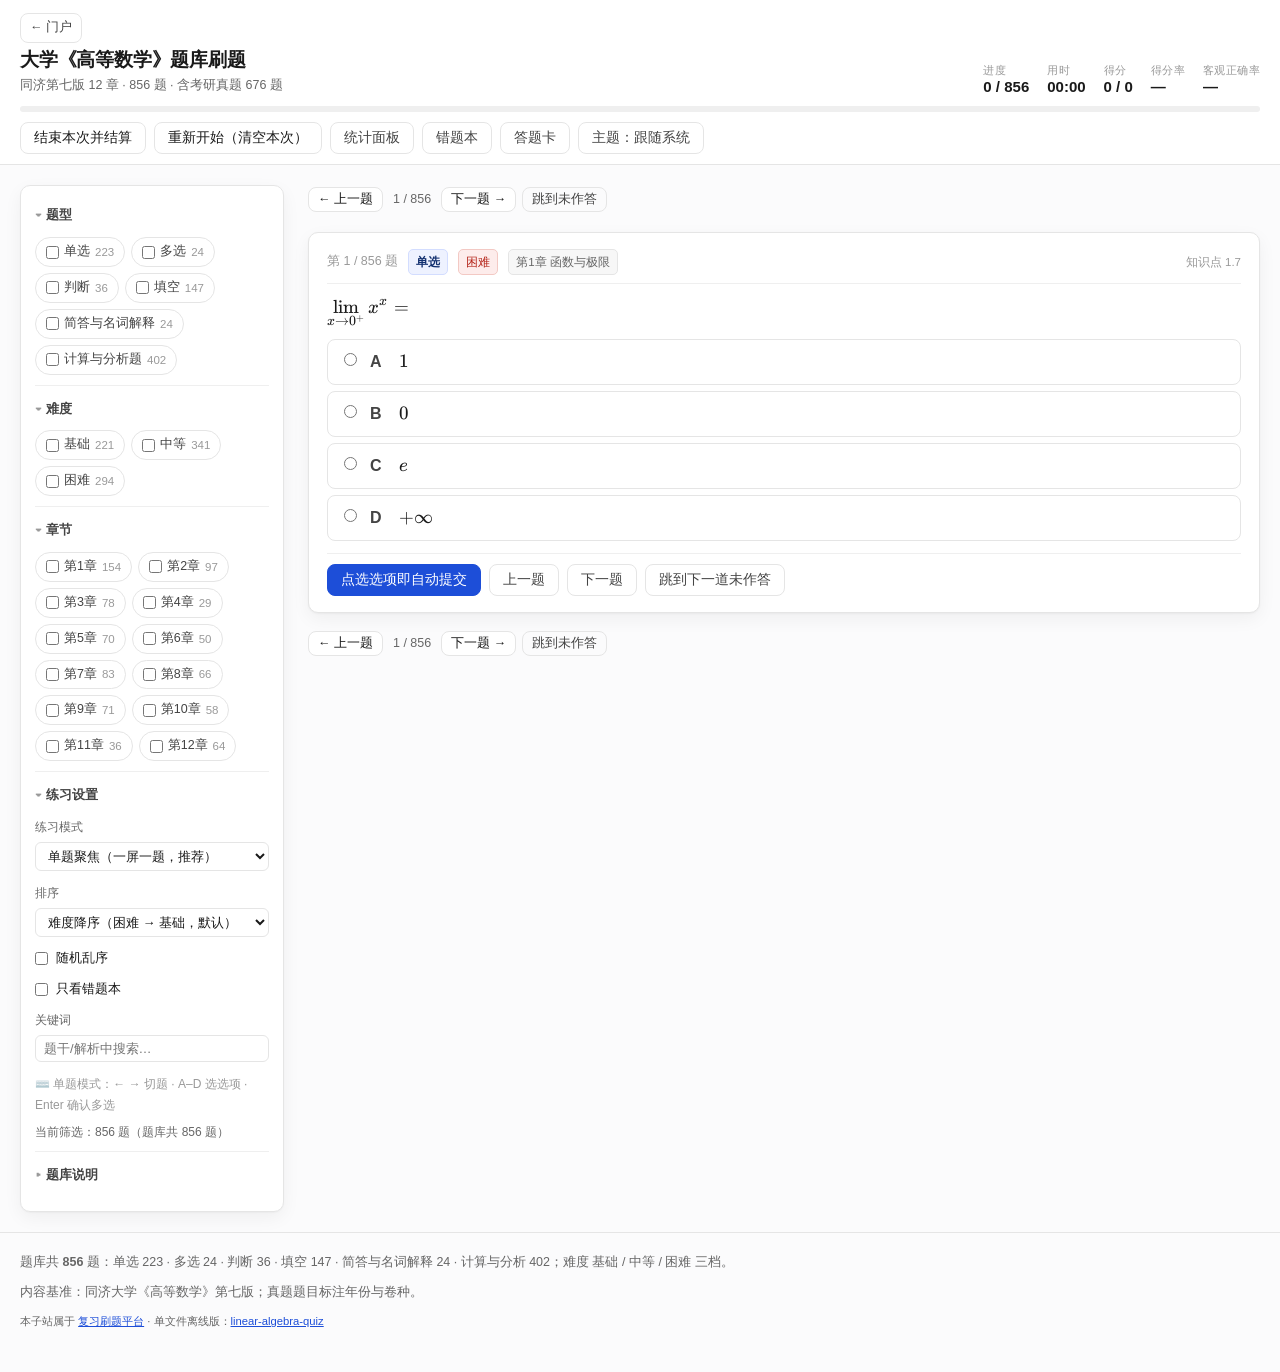
==== subjects/calculus/index.html @ ef532371 "迭代 2：高数并入（856 题/21 分片/93 项 SymPy 复核）+ 学科壳模板盖章制 + 主观题满分制 - sources/calculus 白名单镜像（2.6MB，剔除 157MB rese" ====
<!DOCTYPE html>
<html lang="zh-CN">
<head>
<meta charset="UTF-8">
<meta name="viewport" content="width=device-width, initial-scale=1">
<title>大学《高等数学》题库刷题 · 复习刷题平台</title>
<meta name="description" content="高等数学 856 题刷题子站：六题型、三难度、逐题解析与考点出处，全站资源自托管，进度保存在本地。">
<link rel="stylesheet" href="../../assets/css/tokens.css">
<link rel="stylesheet" href="assets/css/subject.css">
<link rel="stylesheet" href="assets/vendor/katex/katex.min.css">
<script>
/* 主题预置：子站自身的主题设置（存储在 quiz-linalg-v2）加载后由 app.js 接管 */
(function(){try{
  var p=localStorage.getItem('quiz-platform-theme');
  var d=p? p==='dark' : !!(window.matchMedia&&window.matchMedia('(prefers-color-scheme: dark)').matches);
  document.documentElement.setAttribute('data-theme',d?'dark':'light');
}catch(e){}})();
</script>
</head>
<body>
<a class="skip-link" href="#quiz">跳到题目区</a>

<header class="hud" id="hud">
  <div class="hud-inner">
    <div class="hud-top">
      <div class="hud-title">
        <a class="btn btn-ghost btn-sm portal-link" href="../../">← 门户</a>
        <h1>大学《高等数学》题库刷题</h1>
        <p class="hud-sub" id="hud-sub">题库加载中…</p>
      </div>
      <div class="hud-metrics">
        <div class="metric"><span class="metric-k">进度</span><span class="metric-v" id="m-progress">0 / 0</span></div>
        <div class="metric"><span class="metric-k">用时</span><span class="metric-v" id="m-time">00:00</span></div>
        <div class="metric"><span class="metric-k">得分</span><span class="metric-v" id="m-score">0 / 0</span></div>
        <div class="metric"><span class="metric-k">得分率</span><span class="metric-v" id="m-rate">—</span></div>
        <div class="metric"><span class="metric-k">客观正确率</span><span class="metric-v" id="m-acc">—</span></div>
      </div>
    </div>
    <div class="progress" role="progressbar" aria-label="答题进度" aria-valuemin="0" aria-valuemax="100" aria-valuenow="0" id="progress-bar">
      <div class="progress-fill" id="progress-fill"></div>
    </div>
    <div class="hud-actions">
      <button type="button" class="btn" id="btn-finish">结束本次并结算</button>
      <button type="button" class="btn" id="btn-reset">重新开始（清空本次）</button>
      <button type="button" class="btn btn-ghost" id="btn-stats">统计面板</button>
      <button type="button" class="btn btn-ghost" id="btn-wrong">错题本</button>
      <button type="button" class="btn btn-ghost" id="btn-sheet">答题卡</button>
      <button type="button" class="btn btn-ghost" id="btn-theme">主题：跟随系统</button>
    </div>
  </div>
</header>

<div class="storage-warn" id="storage-warn" hidden>当前浏览器无法使用本地存储，本次作答记录不会被保存。</div>

<div class="layout">
  <aside class="filters" id="filters" aria-label="筛选与排序">
    <details class="filter-block" open>
      <summary>题型</summary>
      <div class="chips" id="f-types"></div>
    </details>
    <details class="filter-block" open>
      <summary>难度</summary>
      <div class="chips" id="f-diffs"></div>
    </details>
    <details class="filter-block" open>
      <summary>章节</summary>
      <div class="chips" id="f-chapters"></div>
    </details>
    <details class="filter-block" open>
      <summary>练习设置</summary>
      <div class="field">
        <label for="f-mode">练习模式</label>
        <select id="f-mode">
          <option value="single">单题聚焦（一屏一题，推荐）</option>
          <option value="list">列表分页（每页 20 题）</option>
        </select>
      </div>
      <div class="field">
        <label for="f-order">排序</label>
        <select id="f-order">
          <option value="difficulty_desc">难度降序（困难 → 基础，默认）</option>
          <option value="difficulty_asc">难度升序（基础 → 困难）</option>
          <option value="chapter">按章节顺序</option>
          <option value="type">按题型顺序</option>
        </select>
      </div>
      <label class="switch"><input type="checkbox" id="f-shuffle"><span>随机乱序</span></label>
      <label class="switch"><input type="checkbox" id="f-wrongonly"><span>只看错题本</span></label>
      <div class="field">
        <label for="f-kw">关键词</label>
        <input type="search" id="f-kw" placeholder="题干/解析中搜索…">
      </div>
      <p class="hint kbd-hint">⌨️ 单题模式：← → 切题 · A–D 选选项 · Enter 确认多选</p>
      <p class="hint" id="f-count">—</p>
    </details>
    <details class="filter-block">
      <summary>题库说明</summary>
      <div class="about" id="about-block"><p>加载中…</p></div>
    </details>
  </aside>

  <main id="quiz" class="quiz" tabindex="-1">
    <div class="empty" id="boot-hint">题库加载中…</div>
  </main>
</div>

<section class="panel" id="panel-stats" hidden aria-label="统计面板">
  <h2>统计面板</h2>
  <div class="stat-grid" id="stat-grid"></div>
  <h3>答案位置统计（题库实测，非声称）</h3>
  <div id="pos-stat"></div>
  <h3>分值口径（副口径；主口径为题数）</h3>
  <div id="score-table"></div>
</section>

<section class="panel" id="panel-sheet" hidden aria-label="答题卡">
  <h2>答题卡</h2>
  <div class="sheet-legend" id="sheet-legend"></div>
  <div class="sheet-grid" id="sheet-grid"></div>
</section>

<section class="panel" id="panel-wrong" hidden aria-label="错题本">
  <h2>错题本 <span class="muted" id="wrong-count"></span></h2>
  <div class="wrong-actions">
    <button type="button" class="btn" id="btn-wrong-practice">只练这些题</button>
    <button type="button" class="btn btn-ghost" id="btn-wrong-clear">清空错题本</button>
  </div>
  <div id="wrong-list"></div>
</section>

<footer class="foot">
  <div id="foot-dynamic"></div>
  <p class="muted">本子站属于 <a href="../../">复习刷题平台</a> · 单文件离线版：<a href="https://wewe29.github.io/linear-algebra-quiz/" rel="noopener">linear-algebra-quiz</a></p>
</footer>

<script src="assets/vendor/katex/katex.min.js"></script>
<script src="assets/vendor/katex/contrib/auto-render.min.js"></script>
<script src="assets/js/subject.js"></script>
<script src="assets/js/core/store.js"></script>
<script src="assets/js/core/bank.js"></script>
<script src="assets/js/app.js"></script>
</body>
</html>
---- assets/css/tokens.css ----
/* 复习刷题平台 — 全局设计令牌与共享原子
   变量体系源自线性代数单文件版 app.css（实测可用），令牌只在此定义一次；
   学科子站（subject.css）与门户（portal.css）各自引用，不允许重复定义变量。 */

:root{
  --ink:#1a1a1a;
  --ink-2:#444;
  --ink-3:#666;
  --ink-4:#999;
  --rule:#e5e5e5;
  --hairline:#efefef;
  --mute:#f7f7f7;
  --accent:#1d4ed8;
  --accent-soft:#eef2ff;
  --ok:#0f7b46;
  --ok-soft:#e8f6ef;
  --bad:#b42318;
  --bad-soft:#fdeceb;
  --mid:#8a5a00;
  --mid-soft:#fff5e0;
  --code-bg:#f4f4f6;
  --panel-bg:#ffffff;
  --page-bg:#fbfbfc;
  --radius:10px;
  --shadow:0 1px 2px rgba(0,0,0,.04),0 6px 18px rgba(0,0,0,.05);
  --hud-h:132px;
}

*{box-sizing:border-box;}
html,body{margin:0;padding:0;}
body{
  background:var(--page-bg);
  color:var(--ink);
  font-family:-apple-system,BlinkMacSystemFont,"SF Pro Text","PingFang SC","Hiragino Sans","Microsoft YaHei","微软雅黑","Helvetica Neue",Arial,sans-serif;
  font-size:16px;line-height:1.75;
  -webkit-text-size-adjust:100%;
}
h1,h2,h3{line-height:1.35;margin:0;}
p{margin:0 0 .6em;}
code{background:var(--code-bg);padding:.1em .35em;border-radius:4px;font-size:.9em;
  font-family:ui-monospace,SFMono-Regular,Consolas,"Liberation Mono",Menlo,monospace;word-break:break-all;}
.muted{color:var(--ink-3);font-weight:400;font-size:.9em;}
.skip-link{position:absolute;left:-9999px;top:0;background:var(--accent);color:#fff;padding:8px 14px;z-index:99;}
.skip-link:focus{left:8px;top:8px;}
:focus-visible{outline:2px solid var(--accent);outline-offset:2px;}

/* ---------- 共享原子 ---------- */
.btn{appearance:none;border:1px solid var(--rule);background:var(--panel-bg);color:var(--ink);border-radius:8px;
  padding:6px 13px;font-size:13.5px;font-family:inherit;cursor:pointer;text-decoration:none;
  transition:border-color .15s,background .15s;display:inline-flex;align-items:center;gap:6px;}
.btn:hover{border-color:#c9ccd1;background:#fafafa;}
.btn:active{transform:translateY(1px);}
.btn-primary{background:var(--accent);border-color:var(--accent);color:#fff;}
.btn-primary:hover{background:#1e40af;border-color:#1e40af;}
.btn-ghost{background:transparent;color:var(--ink-2);}
.btn-sm{padding:3px 9px;font-size:12.5px;}
.panel{max-width:1400px;margin:0 auto 24px;padding:20px;background:var(--panel-bg);border:1px solid var(--rule);border-radius:var(--radius);box-shadow:var(--shadow);}
.panel h2{font-size:17px;margin-bottom:12px;}
.panel h3{font-size:14px;color:var(--ink-2);margin:18px 0 8px;}.empty{text-align:center;color:var(--ink-3);padding:40px 10px;font-size:14px;}
table.simple{width:100%;border-collapse:collapse;font-size:13px;}
table.simple th,table.simple td{border-bottom:1px solid var(--hairline);padding:6px 8px;text-align:left;}
table.simple th{color:var(--ink-3);font-weight:600;font-size:12px;}
table.simple td.num,table.simple th.num{text-align:right;font-variant-numeric:tabular-nums;}

/* ---------- 深色主题（仅令牌；组件覆盖在各自 css 中） ---------- */
[data-theme="dark"]{
  color-scheme:dark;
  --ink:#e8e8ea;
  --ink-2:#c3c6cc;
  --ink-3:#9aa0a8;
  --ink-4:#6b7078;
  --rule:#2c2f36;
  --hairline:#24262c;
  --mute:#1c1e24;
  --accent:#8aa7ff;
  --accent-soft:#1d2b55;
  --ok:#4cc38a;
  --ok-soft:#132e21;
  --bad:#f07167;
  --bad-soft:#391b19;
  --mid:#e0a63f;
  --mid-soft:#332712;
  --code-bg:#26282f;
  --panel-bg:#17181d;
  --page-bg:#0f1013;
  --shadow:0 1px 2px rgba(0,0,0,.4),0 6px 18px rgba(0,0,0,.35);
}
[data-theme="dark"] body{background:var(--page-bg);color:var(--ink);}
[data-theme="dark"] .btn{background:#1d1f25;}
[data-theme="dark"] .btn:hover{border-color:#3a3e46;background:#22242b;}
[data-theme="dark"] .btn-primary{color:#0f1013;}
[data-theme="dark"] .btn-primary:hover{background:#a3b9ff;border-color:#a3b9ff;}
[data-theme="dark"] code{background:var(--code-bg);}
---- subjects/calculus/assets/css/subject.css ----
/* 线性代数子站样式 — 组件层。
   设计令牌与共享原子（:root 变量 / 按钮 / 面板容器）在 ../../assets/css/tokens.css，
   本文件只写刷题界面组件；[data-theme="dark"] 的令牌覆盖在 tokens，组件覆盖在文件尾。 */

/* ---------- HUD ---------- */
.hud{position:sticky;top:0;z-index:20;background:rgba(255,255,255,.94);backdrop-filter:saturate(180%) blur(8px);border-bottom:1px solid var(--rule);}
.hud-inner{max-width:1400px;margin:0 auto;padding:12px 20px 10px;}
.hud-top{display:flex;flex-wrap:wrap;gap:12px 24px;align-items:flex-end;justify-content:space-between;}
.hud-title h1{font-size:19px;font-weight:700;letter-spacing:-.2px;}
.hud-sub{margin:2px 0 0;font-size:12.5px;color:var(--ink-3);}
.hud-title .portal-link{margin-bottom:4px;margin-right:8px;}
.hud-metrics{display:flex;flex-wrap:wrap;gap:6px 18px;}
.metric{display:flex;flex-direction:column;line-height:1.25;}
.metric-k{font-size:11px;color:var(--ink-4);letter-spacing:.4px;}
.metric-v{font-size:15px;font-weight:650;font-variant-numeric:tabular-nums;}
.progress{height:6px;background:var(--hairline);border-radius:999px;overflow:hidden;margin-top:10px;}
.progress-fill{height:100%;width:0;background:linear-gradient(90deg,var(--accent),#3b82f6);transition:width .25s ease;}
.hud-actions{display:flex;flex-wrap:wrap;gap:8px;margin-top:10px;}

.storage-warn{background:var(--mid-soft);color:var(--mid);border-bottom:1px solid #f0dfae;padding:8px 20px;font-size:13.5px;text-align:center;}

/* ---------- 布局与筛选 ---------- */
.layout{max-width:1400px;margin:0 auto;padding:20px;display:grid;grid-template-columns:264px minmax(0,1fr);gap:24px;align-items:start;}
.filters{position:sticky;top:132px;background:var(--panel-bg);border:1px solid var(--rule);border-radius:var(--radius);box-shadow:var(--shadow);padding:6px 14px 12px;}
.filter-block{border-bottom:1px solid var(--hairline);padding:8px 0;}
.filter-block:last-child{border-bottom:0;}
.filter-block>summary{cursor:pointer;font-size:13px;font-weight:650;color:var(--ink-2);list-style:none;padding:4px 0;user-select:none;}
.filter-block>summary::-webkit-details-marker{display:none;}
.filter-block>summary::before{content:"▸ ";color:var(--ink-4);}
.filter-block[open]>summary::before{content:"▾ ";}
.chips{display:flex;flex-wrap:wrap;gap:6px;padding:6px 0 2px;}
.chip{display:inline-flex;align-items:center;gap:5px;font-size:12.5px;border:1px solid var(--rule);border-radius:999px;padding:3px 10px;cursor:pointer;background:var(--panel-bg);color:var(--ink-2);user-select:none;}
.chip input{margin:0;accent-color:var(--accent);}
.chip.is-on{border-color:var(--accent);background:var(--accent-soft);color:#12306f;font-weight:600;}
.chip .cnt{color:var(--ink-4);font-variant-numeric:tabular-nums;font-size:11.5px;}
.chip.is-on .cnt{color:#4a6bbf;}
.field{display:flex;flex-direction:column;gap:4px;padding:6px 0;}
.field label{font-size:12px;color:var(--ink-3);}
.field select,.field input[type="search"]{font-family:inherit;font-size:13px;padding:5px 8px;border:1px solid var(--rule);border-radius:6px;background:var(--panel-bg);color:var(--ink);width:100%;}
.switch{display:flex;align-items:center;gap:8px;font-size:13px;padding:4px 0;cursor:pointer;}
.switch input{accent-color:var(--accent);margin:0;}
.hint{font-size:12px;color:var(--ink-3);margin:6px 0 0;}
.kbd-hint{color:var(--ink-4);}
.about{font-size:12.5px;color:var(--ink-2);line-height:1.7;}
.about p{margin:0 0 .5em;}
.about b{color:var(--ink);}

/* ---------- 题卡 ---------- */
.quiz{display:flex;flex-direction:column;gap:16px;min-width:0;}
.qcard{background:var(--panel-bg);border:1px solid var(--rule);border-radius:var(--radius);box-shadow:var(--shadow);padding:16px 18px;scroll-margin-top:calc(var(--hud-h, 132px) + 14px);}
.qcard.is-answered{border-color:#cdd6f5;}
.qcard.is-wrong{border-color:#f0c2bd;}
.qcard.is-partial{border-color:#f0dcae;}
.q-head{display:flex;flex-wrap:wrap;align-items:center;gap:6px 10px;padding-bottom:8px;border-bottom:1px solid var(--hairline);margin-bottom:10px;}
.q-no{font-size:12.5px;color:var(--ink-4);font-variant-numeric:tabular-nums;}
.q-tag{font-size:11.5px;border-radius:5px;padding:1.5px 7px;border:1px solid var(--rule);color:var(--ink-3);background:var(--mute);}
.q-tag.t-type{background:var(--accent-soft);border-color:#d3ddff;color:#12306f;font-weight:600;}
.q-tag.t-diff-hard{background:var(--bad-soft);border-color:#f3c9c4;color:var(--bad);}
.q-tag.t-diff-medium{background:var(--mid-soft);border-color:#f0dfae;color:var(--mid);}
.q-tag.t-diff-basic{background:var(--ok-soft);border-color:#c4e5d5;color:var(--ok);}
.q-tag.t-ext{background:#f3e8ff;border-color:#e0cdf7;color:#5b21b6;font-weight:600;}
.q-kp{font-size:11.5px;color:var(--ink-4);margin-left:auto;}
.q-stem{font-size:16px;line-height:1.75;margin:0 0 12px;}
.q-stem .katex-display{margin:.6em 0;overflow-x:auto;overflow-y:hidden;padding:2px 0;}

/* 选项 */
.opts{display:flex;flex-direction:column;gap:6px;}
.opt{display:flex;gap:10px;align-items:flex-start;padding:8px 11px;border:1px solid var(--rule);border-radius:8px;cursor:pointer;background:var(--panel-bg);transition:border-color .12s,background .12s;}
.opt:hover{border-color:#c9ccd1;background:#fcfcfd;}
.opt input{margin-top:5px;accent-color:var(--accent);flex:none;}
.opt-letter{font-weight:650;color:var(--ink-2);flex:none;min-width:1.2em;}
.opt-text{min-width:0;word-break:break-word;}
.opt.is-correct{border-color:#a9d8bf;background:var(--ok-soft);}
.opt.is-correct .opt-letter{color:var(--ok);}
.opt.is-wrong{border-color:#f0bdb7;background:var(--bad-soft);}
.opt.is-wrong .opt-letter{color:var(--bad);}
.opts.is-locked .opt{cursor:default;}

/* 填空 */
.fill-in{display:flex;flex-wrap:wrap;align-items:center;gap:10px;}
.fill-in input{font-family:inherit;font-size:15px;padding:6px 10px;border:1px solid var(--rule);border-radius:7px;min-width:200px;flex:1 1 220px;background:var(--panel-bg);color:var(--ink);}
.fill-in input.is-correct{border-color:#a9d8bf;background:var(--ok-soft);}
.fill-in input.is-wrong{border-color:#f0bdb7;background:var(--bad-soft);}

/* 主观题采分点 */
.selfgrade{margin-top:10px;border:1px solid var(--rule);border-radius:9px;background:var(--mute);padding:10px 12px;}
.selfgrade-h{font-size:13px;font-weight:650;color:var(--ink-2);margin-bottom:6px;}
.sg-list{display:flex;flex-direction:column;gap:6px;}
.sg-item{display:flex;gap:9px;align-items:flex-start;font-size:13.5px;padding:5px 7px;border-radius:6px;background:var(--panel-bg);border:1px solid var(--hairline);}
.sg-item label{display:flex;gap:7px;align-items:flex-start;cursor:pointer;flex:1;}
.sg-item input{accent-color:var(--accent);margin-top:5px;}
.sg-item .sg-mark{font-weight:700;flex:none;}
.sg-item.hit{border-color:#a9d8bf;}
.sg-item.miss{border-color:#f0bdb7;}
.sg-score{margin-top:8px;font-size:13px;color:var(--ink-2);}
.sg-score b{font-size:15px;}

/* 解析 */
.answer-box{margin-top:12px;border-radius:9px;padding:11px 14px;font-size:14px;line-height:1.8;border:1px solid var(--rule);background:var(--mute);}
.answer-box.ok{background:var(--ok-soft);border-color:#c4e5d5;}
.answer-box.bad{background:var(--bad-soft);border-color:#f3c9c4;}
.answer-box.mid{background:var(--mid-soft);border-color:#f0dfae;}
.verdict{display:inline-flex;align-items:center;gap:6px;font-weight:700;margin-bottom:6px;}
.verdict.ok{color:var(--ok);} .verdict.bad{color:var(--bad);} .verdict.mid{color:var(--mid);}
.expl{white-space:pre-wrap;}
.expl h4{margin:10px 0 3px;font-size:13px;color:var(--ink-2);}
.src{margin-top:8px;font-size:12.5px;color:var(--ink-3);}
.src code{font-size:12px;}
.ext{margin-top:8px;padding:7px 10px;border-left:3px solid #c4b5fd;background:#faf5ff;font-size:13px;color:#4c1d95;border-radius:0 6px 6px 0;}
.mis{margin-top:6px;font-size:13px;color:#8a2f24;}
.tags{margin-top:8px;display:flex;gap:6px;flex-wrap:wrap;}
.tag{font-size:11.5px;padding:1.5px 7px;border-radius:5px;background:var(--mute);color:var(--ink-3);border:1px solid var(--rule);}
.ref-answer{margin-top:8px;font-size:13.5px;white-space:pre-wrap;}
.ref-answer b{color:var(--ink);}

/* 操作 */
.q-actions{display:flex;flex-wrap:wrap;gap:8px;margin-top:12px;padding-top:10px;border-top:1px solid var(--hairline);}

/* ---------- 翻页条 ---------- */
.pager{display:flex;flex-wrap:wrap;align-items:center;gap:6px;padding:2px 0 4px;}
.pager-info{font-size:12.5px;color:var(--ink-3);font-variant-numeric:tabular-nums;padding:0 4px;}
.pg-num.is-cur{border-color:var(--accent);background:var(--accent-soft);color:#12306f;font-weight:650;}

/* ---------- 答题卡 ---------- */
.sheet-legend{display:flex;flex-wrap:wrap;gap:10px 16px;font-size:12.5px;color:var(--ink-2);margin-bottom:12px;}
.lg-item{display:inline-flex;align-items:center;gap:6px;}
.lg-dot{width:11px;height:11px;border-radius:3px;display:inline-block;border:1px solid var(--rule);}
.lg-dot.st-none{background:var(--panel-bg);}
.lg-dot.st-mid{background:var(--mid-soft);border-color:var(--mid);}
.lg-dot.st-ok{background:var(--ok-soft);border-color:var(--ok);}
.lg-dot.st-bad{background:var(--bad-soft);border-color:var(--bad);}
.sheet-grid{display:grid;grid-template-columns:repeat(auto-fill,minmax(44px,1fr));gap:5px;}
.sheet-cell{appearance:none;border:1px solid var(--rule);background:var(--panel-bg);color:var(--ink-2);
  border-radius:6px;padding:5px 0;font-size:12px;font-family:inherit;font-variant-numeric:tabular-nums;
  cursor:pointer;text-align:center;transition:border-color .12s,background .12s;}
.sheet-cell:hover{border-color:var(--accent);}
.sheet-cell.is-cur{outline:2px solid var(--accent);outline-offset:1px;font-weight:700;}
.sheet-cell.st-ok{background:var(--ok-soft);border-color:#a9d8bf;color:var(--ok);}
.sheet-cell.st-bad{background:var(--bad-soft);border-color:#f0bdb7;color:var(--bad);}
.sheet-cell.st-mid{background:var(--mid-soft);border-color:#f0dfae;color:var(--mid);}

/* ---------- 统计 / 错题本 / 页脚 ---------- */
.stat-grid{display:grid;grid-template-columns:repeat(auto-fill,minmax(220px,1fr));gap:12px;}
.stat-box{border:1px solid var(--rule);border-radius:8px;padding:10px 12px;}
.stat-box h4{margin:0 0 6px;font-size:12.5px;color:var(--ink-3);font-weight:600;}
.bar-row{display:flex;align-items:center;gap:8px;font-size:12.5px;padding:2px 0;}
.bar-row .bar-name{min-width:84px;color:var(--ink-2);}
.bar-row .bar{flex:1;height:8px;background:var(--hairline);border-radius:999px;overflow:hidden;}
.bar-row .bar i{display:block;height:100%;background:var(--accent);}
.bar-row .bar-n{font-variant-numeric:tabular-nums;color:var(--ink-3);min-width:64px;text-align:right;}
.wrong-actions{display:flex;gap:8px;margin-bottom:12px;}
.wrong-item{border:1px solid var(--rule);border-radius:8px;padding:10px 12px;margin-bottom:8px;}
.wrong-item.resolved{opacity:.62;}
.wrong-item .wi-head{display:flex;flex-wrap:wrap;gap:8px;align-items:center;margin-bottom:4px;}
.wrong-item .wi-stem{font-size:14px;}
.foot{max-width:1400px;margin:0 auto;padding:18px 20px 34px;border-top:1px solid var(--rule);color:var(--ink-3);font-size:12.5px;line-height:1.8;}
.foot a{color:var(--accent);}

/* ---------- 响应式 ---------- */
@media (max-width:1023px){
  .layout{grid-template-columns:minmax(0,1fr);padding:14px;gap:14px;}
  .filters{position:static;}
  .hud-inner{padding:10px 14px 8px;}
  .hud-title h1{font-size:17px;}
  .hud-metrics{gap:4px 14px;}
  .metric-v{font-size:14px;}
}
@media (max-width:520px){
  body{font-size:15px;}
  .qcard{padding:13px 13px;}
  .q-stem{font-size:15.5px;}
  .hud-metrics{gap:2px 12px;}
}
@media print{
  .hud,.filters,.q-actions,.panel,.foot,.skip-link{display:none!important;}
  body{background:#fff;}
  .qcard{break-inside:avoid;box-shadow:none;}
}

/* ---------- 深色组件覆盖（令牌覆盖在 tokens.css） ---------- */
[data-theme="dark"] .hud{background:rgba(23,24,29,.94);}
[data-theme="dark"] .opt,[data-theme="dark"] .chip,[data-theme="dark"] .sg-item{background:#1d1f25;}
[data-theme="dark"] .opt:hover{border-color:#3a3e46;background:#22242b;}
[data-theme="dark"] .chip.is-on{color:#b9c8ff;}
[data-theme="dark"] .chip.is-on .cnt{color:#7d92d6;}
[data-theme="dark"] .qcard.is-answered{border-color:#2f3b66;}
[data-theme="dark"] .qcard.is-wrong{border-color:#5c2f2a;}
[data-theme="dark"] .qcard.is-partial{border-color:#5c4a22;}
[data-theme="dark"] .q-tag.t-type{background:#1d2b55;border-color:#33437a;color:#b9c8ff;}
[data-theme="dark"] .q-tag.t-ext{background:#2a1e40;border-color:#4c357a;color:#c9b3f5;}
[data-theme="dark"] .opt.is-correct{border-color:#2e5b43;}
[data-theme="dark"] .opt.is-wrong{border-color:#6b312c;}
[data-theme="dark"] .fill-in input.is-correct{border-color:#2e5b43;}
[data-theme="dark"] .fill-in input.is-wrong{border-color:#6b312c;}
[data-theme="dark"] .answer-box.ok{border-color:#2e5b43;}
[data-theme="dark"] .answer-box.bad{border-color:#6b312c;}
[data-theme="dark"] .answer-box.mid{border-color:#5c4a22;}
[data-theme="dark"] .ext{background:#241a33;color:#c9b3f5;border-left-color:#4c357a;}
[data-theme="dark"] .mis{color:#f0a29a;}
[data-theme="dark"] .tag{background:#22242b;color:var(--ink-3);}
[data-theme="dark"] .pg-num.is-cur{color:#b9c8ff;}
[data-theme="dark"] .sheet-cell.st-ok{border-color:#2e5b43;}
[data-theme="dark"] .sheet-cell.st-bad{border-color:#6b312c;}
[data-theme="dark"] .sheet-cell.st-mid{border-color:#5c4a22;}
[data-theme="dark"] .storage-warn{border-bottom-color:#5c4a22;}
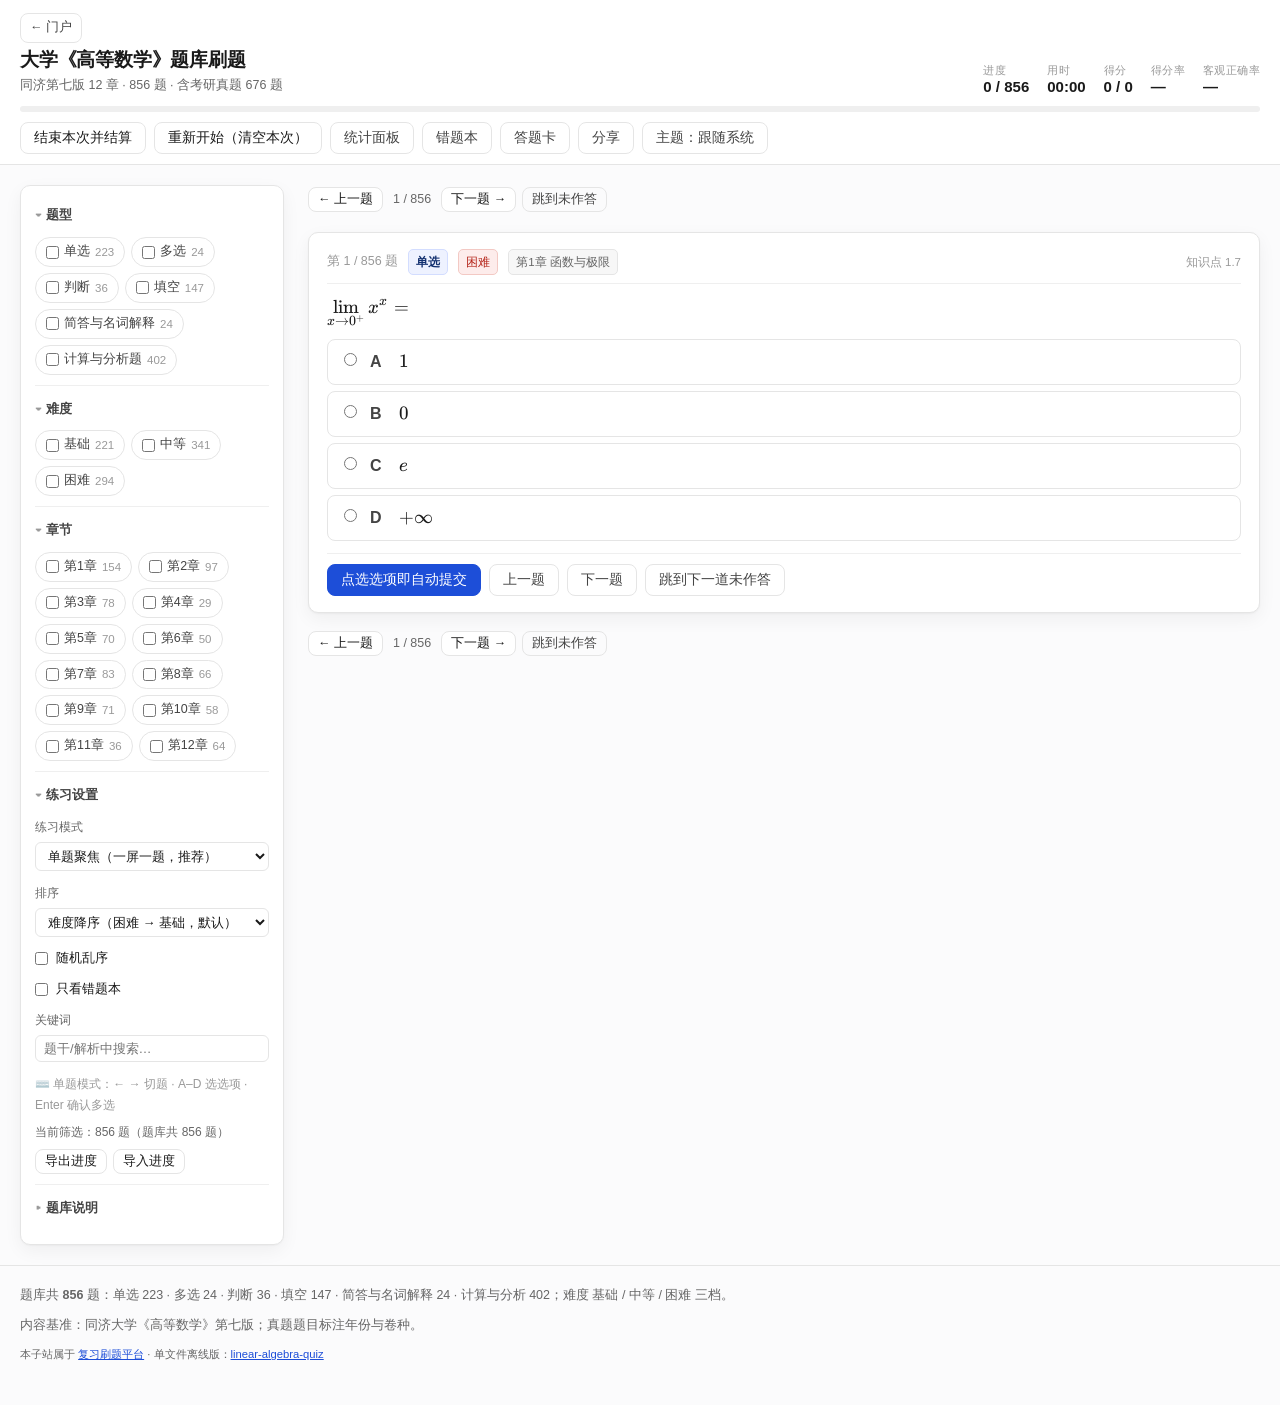
==== commit 142cbc28: "迭代 3：PWA + 导出/导入 + hash 路由 + 错题本增强 - 导出/导入：quiz-platform-progress v1 契约（djb2 校验和）、粘贴文本导入（全环境可用）、会话/错" ====
--- a/subjects/calculus/index.html
+++ b/subjects/calculus/index.html
@@ -5,6 +5,9 @@
 <meta name="viewport" content="width=device-width, initial-scale=1">
 <title>大学《高等数学》题库刷题 · 复习刷题平台</title>
 <meta name="description" content="高等数学 856 题刷题子站：六题型、三难度、逐题解析与考点出处，全站资源自托管，进度保存在本地。">
+<meta name="theme-color" content="#1d4ed8">
+<link rel="manifest" href="../../manifest.webmanifest">
+<link rel="apple-touch-icon" href="../../assets/icons/icon-180.png">
 <link rel="stylesheet" href="../../assets/css/tokens.css">
 <link rel="stylesheet" href="assets/css/subject.css">
 <link rel="stylesheet" href="assets/vendor/katex/katex.min.css">
@@ -45,10 +48,15 @@
       <button type="button" class="btn btn-ghost" id="btn-stats">统计面板</button>
       <button type="button" class="btn btn-ghost" id="btn-wrong">错题本</button>
       <button type="button" class="btn btn-ghost" id="btn-sheet">答题卡</button>
+      <button type="button" class="btn btn-ghost" id="btn-share">分享</button>
       <button type="button" class="btn btn-ghost" id="btn-theme">主题：跟随系统</button>
     </div>
   </div>
 </header>
+
+<div class="sw-banner" id="sw-banner" hidden>
+  检测到新版本。<button type="button" class="btn btn-sm" id="sw-reload">立即刷新</button>
+</div>
 
 <div class="storage-warn" id="storage-warn" hidden>当前浏览器无法使用本地存储，本次作答记录不会被保存。</div>
 
@@ -92,6 +100,10 @@
       </div>
       <p class="hint kbd-hint">⌨️ 单题模式：← → 切题 · A–D 选选项 · Enter 确认多选</p>
       <p class="hint" id="f-count">—</p>
+      <div class="data-row">
+        <button type="button" class="btn btn-sm" id="btn-export">导出进度</button>
+        <button type="button" class="btn btn-sm" id="btn-import">导入进度</button>
+      </div>
     </details>
     <details class="filter-block">
       <summary>题库说明</summary>
@@ -124,9 +136,27 @@
   <div class="wrong-actions">
     <button type="button" class="btn" id="btn-wrong-practice">只练这些题</button>
     <button type="button" class="btn btn-ghost" id="btn-wrong-clear">清空错题本</button>
+    <button type="button" class="btn btn-ghost" id="btn-wrong-print">打印错题集</button>
   </div>
   <div id="wrong-list"></div>
 </section>
+
+<div class="modal" id="data-modal" hidden>
+  <div class="modal-box">
+    <h3 id="data-modal-title">导出进度</h3>
+    <textarea id="data-text" rows="9" spellcheck="false"
+      placeholder="导出时这里会填入进度 JSON；导入时把此前导出的 JSON 粘贴到这里。"></textarea>
+    <div class="modal-actions">
+      <button type="button" class="btn btn-sm" data-role="data-copy">复制</button>
+      <button type="button" class="btn btn-sm" data-role="data-download">下载 .json</button>
+      <button type="button" class="btn btn-sm btn-primary" data-role="data-apply">从文本导入</button>
+      <button type="button" class="btn btn-sm btn-ghost" data-role="data-close">关闭</button>
+    </div>
+    <p class="hint" id="data-hint"></p>
+  </div>
+</div>
+
+<div class="toast" id="toast"></div>
 
 <footer class="foot">
   <div id="foot-dynamic"></div>
@@ -139,5 +169,36 @@
 <script src="assets/js/core/store.js"></script>
 <script src="assets/js/core/bank.js"></script>
 <script src="assets/js/app.js"></script>
+<script>
+/* PWA：仅 HTTPS（或 localhost）下注册；注册失败静默——页面全部功能不依赖 SW */
+(function () {
+  if (!('serviceWorker' in navigator)) return;
+  var ok = location.protocol === 'https:' ||
+    location.hostname === 'localhost' || location.hostname === '127.0.0.1';
+  if (!ok) return;
+  window.addEventListener('load', function () {
+    navigator.serviceWorker.register('../../sw.js').then(function (reg) {
+      function banner() {
+        var b = document.getElementById('sw-banner');
+        if (b && reg.waiting && navigator.serviceWorker.controller) b.hidden = false;
+      }
+      banner();
+      reg.addEventListener('updatefound', function () {
+        var w = reg.installing;
+        if (!w) return;
+        w.addEventListener('statechange', function () { if (w.state === 'installed') banner(); });
+      });
+      var btn = document.getElementById('sw-reload');
+      if (btn) btn.addEventListener('click', function () {
+        if (reg.waiting) reg.waiting.postMessage({ type: 'SKIP_WAITING' });
+      });
+      var refreshing = false;
+      navigator.serviceWorker.addEventListener('controllerchange', function () {
+        if (!refreshing) { refreshing = true; location.reload(); }
+      });
+    }).catch(function () { /* 无 SW 也能完整使用 */ });
+  });
+})();
+</script>
 </body>
 </html>
--- a/subjects/calculus/assets/css/subject.css
+++ b/subjects/calculus/assets/css/subject.css
@@ -155,6 +155,41 @@
 .wrong-item .wi-stem{font-size:14px;}
 .foot{max-width:1400px;margin:0 auto;padding:18px 20px 34px;border-top:1px solid var(--rule);color:var(--ink-3);font-size:12.5px;line-height:1.8;}
 .foot a{color:var(--accent);}
+
+/* ---------- 数据自主权（导出/导入）+ toast + SW 横幅 ---------- */
+.data-row{display:flex;gap:6px;padding:6px 0 2px;}
+.modal{position:fixed;inset:0;background:rgba(0,0,0,.45);z-index:60;display:flex;align-items:center;justify-content:center;padding:16px;}
+.modal[hidden]{display:none;}
+.modal-box{background:var(--panel-bg);border:1px solid var(--rule);border-radius:var(--radius);
+  box-shadow:var(--shadow);padding:16px 18px;max-width:560px;width:100%;}
+.modal-box h3{font-size:15px;margin-bottom:10px;}
+.modal-box textarea{width:100%;font-family:ui-monospace,SFMono-Regular,Consolas,monospace;font-size:12px;
+  border:1px solid var(--rule);border-radius:8px;padding:8px;background:var(--mute);color:var(--ink);
+  resize:vertical;box-sizing:border-box;}
+.modal-actions{display:flex;flex-wrap:wrap;gap:8px;margin-top:10px;}
+.toast{position:fixed;left:50%;bottom:26px;transform:translateX(-50%) translateY(20px);
+  background:var(--ink);color:var(--panel-bg);padding:9px 16px;border-radius:999px;font-size:13.5px;
+  opacity:0;pointer-events:none;transition:opacity .25s,transform .25s;z-index:70;max-width:80vw;}
+.toast.show{opacity:1;transform:translateX(-50%) translateY(0);}
+.toast.ok{background:var(--ok);}
+.toast.bad{background:var(--bad);}
+.sw-banner{background:var(--accent-soft);color:#12306f;border-bottom:1px solid var(--rule);
+  padding:8px 20px;font-size:13.5px;text-align:center;}
+.sw-banner[hidden]{display:none;}
+.wrong-agg{border:1px solid var(--rule);border-radius:8px;background:var(--mute);padding:10px 12px;margin-bottom:10px;}
+.wrong-agg .bar-row .bar-name{min-width:64px;}
+
+[data-theme="dark"] .sw-banner{color:#b9c8ff;}
+[data-theme="dark"] .modal-box textarea{background:#1d1f25;}
+[data-theme="dark"] .toast{background:#3a3e46;color:var(--ink);}
+
+/* ---------- 打印错题集：print-wrong 时只输出错题本面板 ---------- */
+@media print{
+  body.print-wrong #panel-wrong{display:block!important;position:static;max-width:none;box-shadow:none;border:0;}
+  body.print-wrong .wrong-actions{display:none!important;}
+  body.print-wrong .wrong-item{break-inside:avoid;}
+  body.print-wrong .foot{display:none!important;}
+}
 
 /* ---------- 响应式 ---------- */
 @media (max-width:1023px){
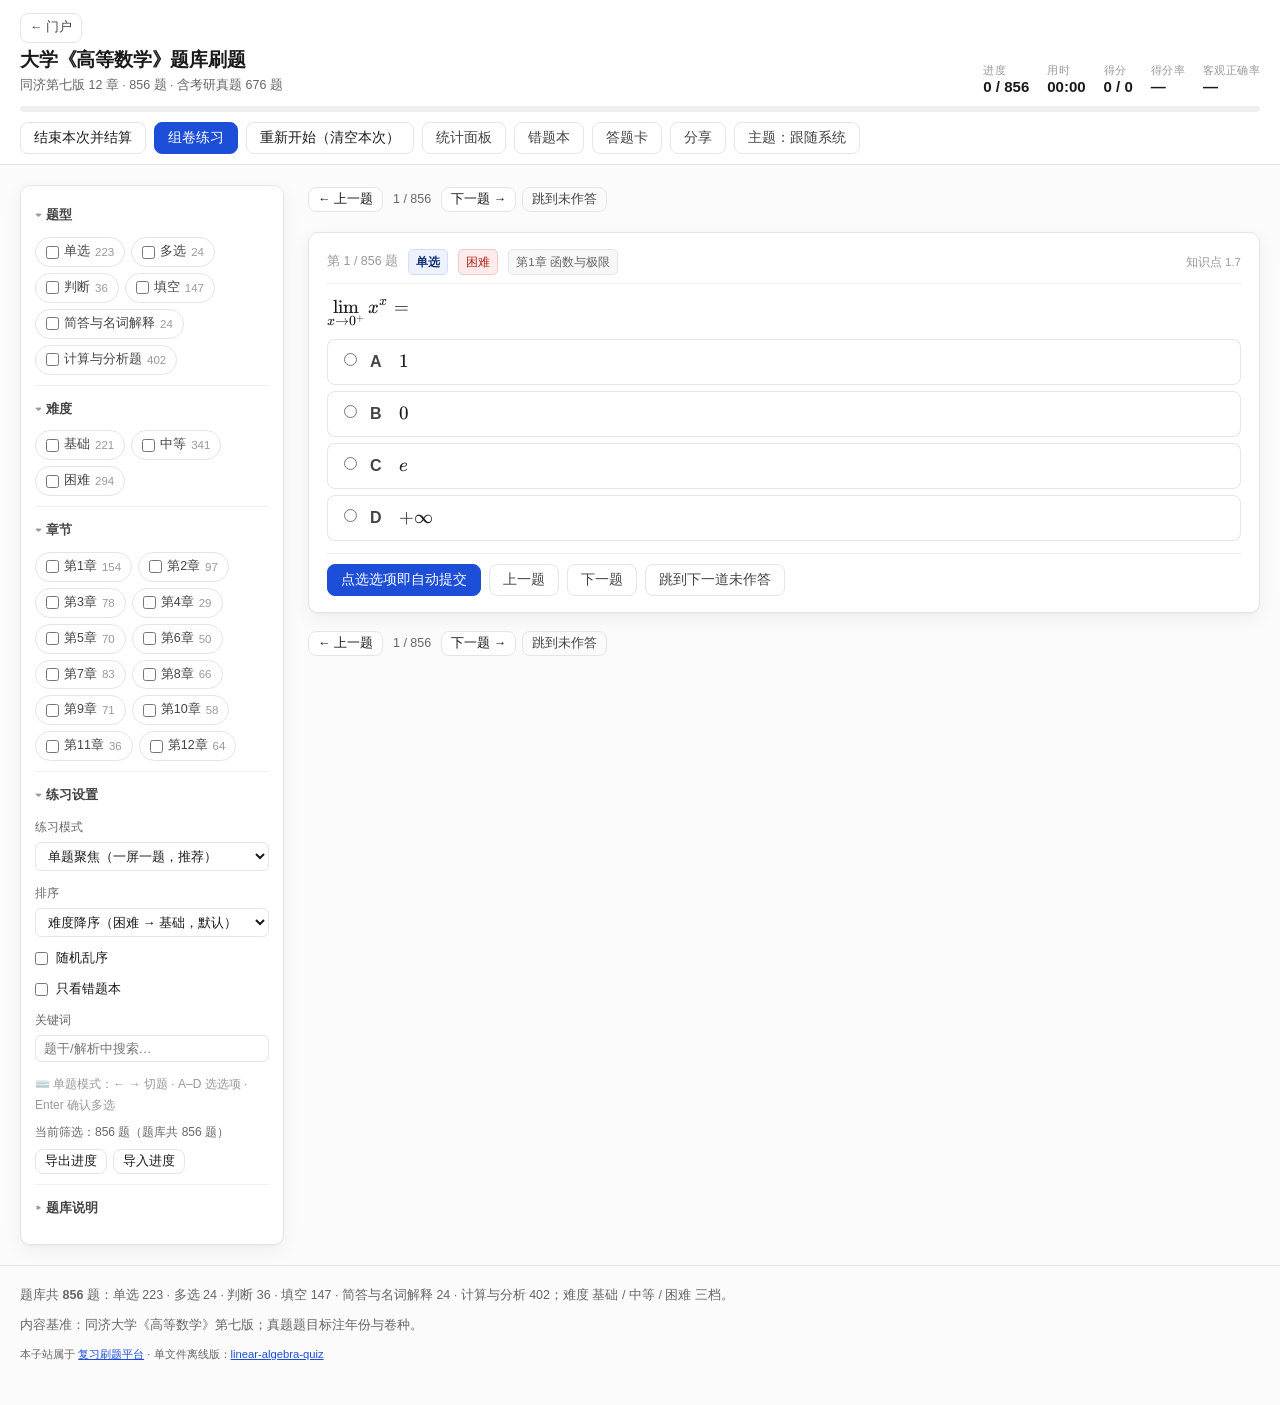
==== commit a13ebc38: "增强 E1+E2：组卷练习 + 全库内容 CLI - E1 组卷：章节/题型/难度/数量/抽取方式 → pinnedOrder 固定练习集；   左侧筛选不改写本卷；退出组卷或重新开始恢复全库 - E" ====
--- a/subjects/calculus/index.html
+++ b/subjects/calculus/index.html
@@ -4,7 +4,7 @@
 <meta charset="UTF-8">
 <meta name="viewport" content="width=device-width, initial-scale=1">
 <title>大学《高等数学》题库刷题 · 复习刷题平台</title>
-<meta name="description" content="高等数学 856 题刷题子站：六题型、三难度、逐题解析与考点出处，全站资源自托管，进度保存在本地。">
+<meta name="description" content="高等数学-856-题刷题子站：六题型、三难度、逐题解析与考点出处，全站资源自托管，进度保存在本地。">
 <meta name="theme-color" content="#1d4ed8">
 <link rel="manifest" href="../../manifest.webmanifest">
 <link rel="apple-touch-icon" href="../../assets/icons/icon-180.png">
@@ -44,6 +44,7 @@
     </div>
     <div class="hud-actions">
       <button type="button" class="btn" id="btn-finish">结束本次并结算</button>
+      <button type="button" class="btn btn-primary" id="btn-builder">组卷练习</button>
       <button type="button" class="btn" id="btn-reset">重新开始（清空本次）</button>
       <button type="button" class="btn btn-ghost" id="btn-stats">统计面板</button>
       <button type="button" class="btn btn-ghost" id="btn-wrong">错题本</button>
@@ -115,6 +116,31 @@
     <div class="empty" id="boot-hint">题库加载中…</div>
   </main>
 </div>
+
+<section class="panel" id="panel-builder" hidden aria-label="组卷练习">
+  <h2>组卷练习 <span class="muted">先选范围和数量，生成一份固定练习集</span></h2>
+  <div class="builder-row"><span class="builder-k">章节</span><div class="chips" id="b-chapters"></div></div>
+  <div class="builder-row"><span class="builder-k">题型</span><div class="chips" id="b-types"></div></div>
+  <div class="builder-row"><span class="builder-k">难度</span><div class="chips" id="b-diffs"></div></div>
+  <div class="builder-row">
+    <span class="builder-k">数量</span>
+    <input type="number" id="b-count" min="1" max="200" value="10" class="b-count">
+    <span class="builder-k">抽取</span>
+    <select id="b-mode" class="b-mode">
+      <option value="random">随机抽题</option>
+      <option value="unanswered">优先未作答</option>
+      <option value="wrongonly">只抽待订正错题</option>
+      <option value="asc">难度升序（基础 → 困难）</option>
+    </select>
+    <label class="switch"><input type="checkbox" id="b-unanswered"><span>仅未作答</span></label>
+  </div>
+  <div class="builder-actions">
+    <button type="button" class="btn btn-primary" id="b-generate">生成并开始练习</button>
+    <button type="button" class="btn btn-ghost" id="b-exit">退出组卷（恢复全库）</button>
+    <span class="hint" id="b-pool">—</span>
+  </div>
+  <p class="hint">组卷后的练习集固定不变：左侧筛选与题库浏览不会改写本卷；「重新开始」或「退出组卷」恢复全库练习。</p>
+</section>
 
 <section class="panel" id="panel-stats" hidden aria-label="统计面板">
   <h2>统计面板</h2>
--- a/subjects/calculus/assets/css/subject.css
+++ b/subjects/calculus/assets/css/subject.css
@@ -155,6 +155,14 @@
 .wrong-item .wi-stem{font-size:14px;}
 .foot{max-width:1400px;margin:0 auto;padding:18px 20px 34px;border-top:1px solid var(--rule);color:var(--ink-3);font-size:12.5px;line-height:1.8;}
 .foot a{color:var(--accent);}
+
+/* ---------- 组卷练习 ---------- */
+.builder-row{display:flex;flex-wrap:wrap;align-items:flex-start;gap:8px 12px;padding:8px 0;border-bottom:1px solid var(--hairline);}
+.builder-row:last-of-type{border-bottom:0;}
+.builder-k{font-size:12.5px;color:var(--ink-3);min-width:36px;padding-top:5px;flex:none;}
+.b-count{width:76px;font-family:inherit;font-size:14px;padding:5px 8px;border:1px solid var(--rule);border-radius:6px;background:var(--panel-bg);color:var(--ink);}
+.b-mode{font-family:inherit;font-size:13px;padding:5px 8px;border:1px solid var(--rule);border-radius:6px;background:var(--panel-bg);color:var(--ink);}
+.builder-actions{display:flex;flex-wrap:wrap;align-items:center;gap:10px;padding:12px 0 4px;}
 
 /* ---------- 数据自主权（导出/导入）+ toast + SW 横幅 ---------- */
 .data-row{display:flex;gap:6px;padding:6px 0 2px;}
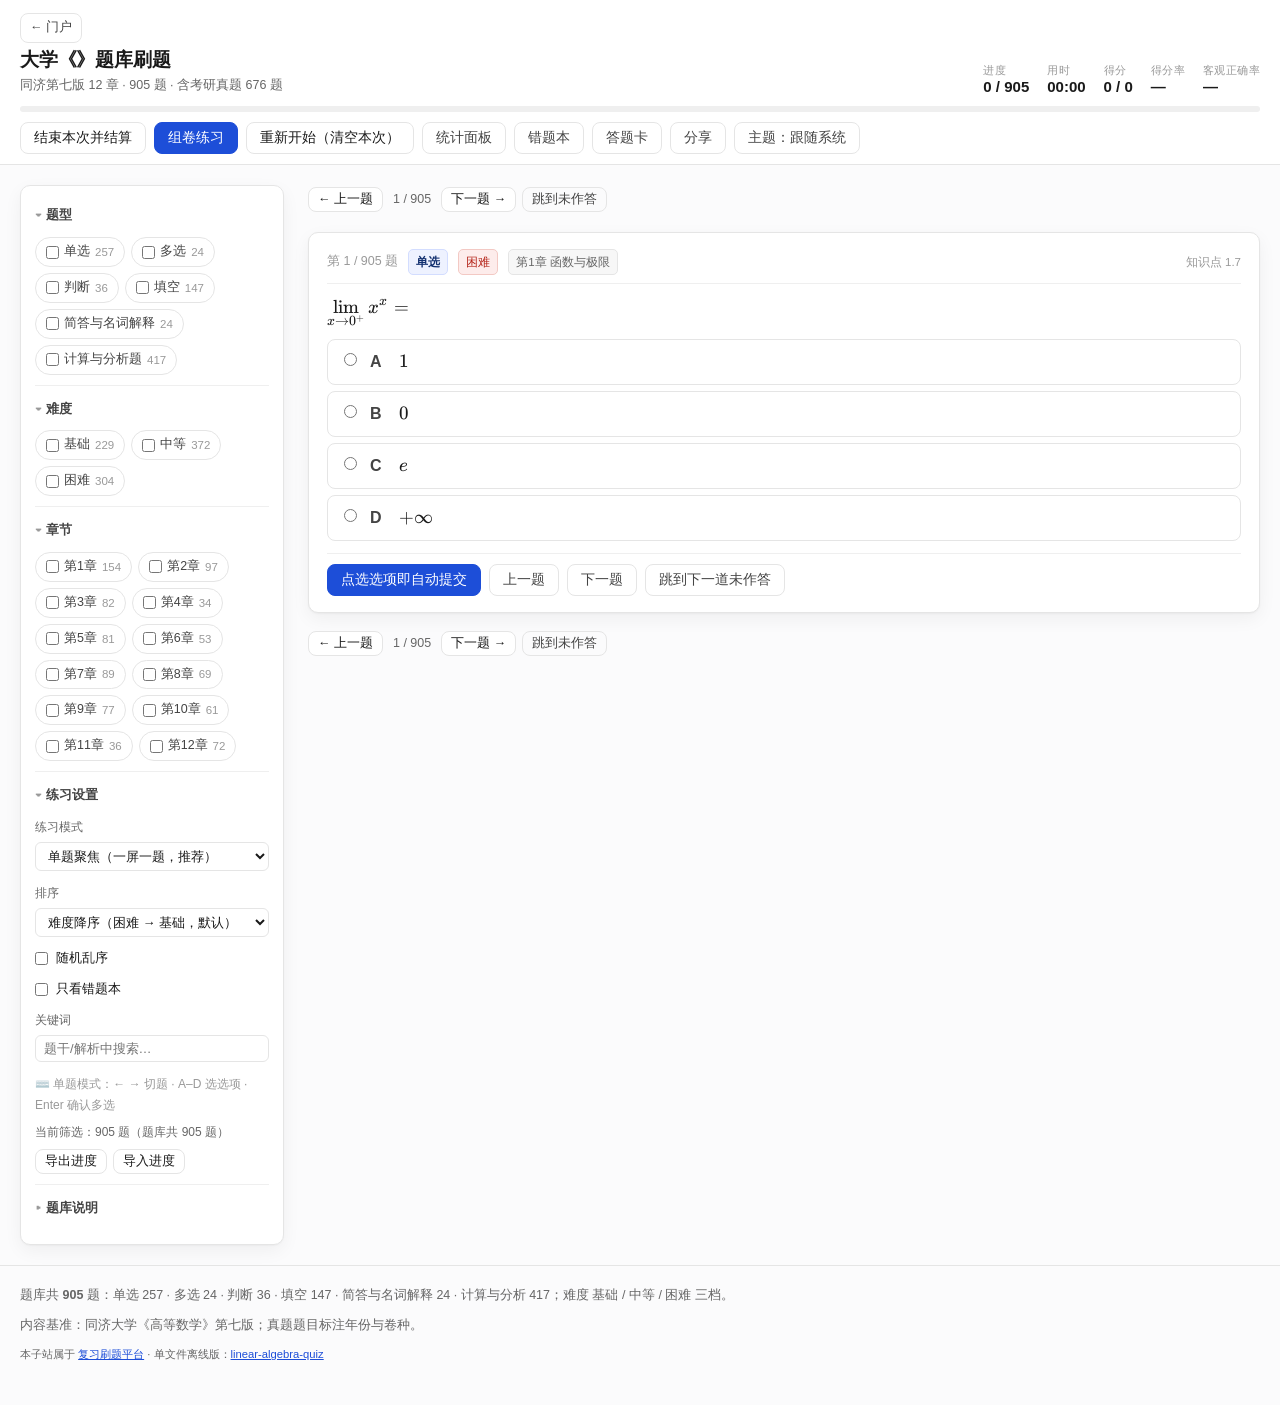
==== commit e5dddc93: "概率论扩充至 156 题 + 全站修复：题面 HTML 转义（mdLite） - probstat：special 第二批 56 题入库（合计 156 题），新增 4 个举一反三   变体组（vg-j" ====
--- a/subjects/calculus/index.html
+++ b/subjects/calculus/index.html
@@ -3,8 +3,8 @@
 <head>
 <meta charset="UTF-8">
 <meta name="viewport" content="width=device-width, initial-scale=1">
-<title>大学《高等数学》题库刷题 · 复习刷题平台</title>
-<meta name="description" content="高等数学-856-题刷题子站：六题型、三难度、逐题解析与考点出处，全站资源自托管，进度保存在本地。">
+<title>大学《》题库刷题 · 复习刷题平台</title>
+<meta name="description" content="刷题子站：六题型、三难度、逐题解析与考点出处，全站资源自托管，进度保存在本地。">
 <meta name="theme-color" content="#1d4ed8">
 <link rel="manifest" href="../../manifest.webmanifest">
 <link rel="apple-touch-icon" href="../../assets/icons/icon-180.png">
@@ -28,7 +28,7 @@
     <div class="hud-top">
       <div class="hud-title">
         <a class="btn btn-ghost btn-sm portal-link" href="../../">← 门户</a>
-        <h1>大学《高等数学》题库刷题</h1>
+        <h1>大学《》题库刷题</h1>
         <p class="hud-sub" id="hud-sub">题库加载中…</p>
       </div>
       <div class="hud-metrics">
--- a/subjects/calculus/assets/css/subject.css
+++ b/subjects/calculus/assets/css/subject.css
@@ -163,6 +163,12 @@
 .b-count{width:76px;font-family:inherit;font-size:14px;padding:5px 8px;border:1px solid var(--rule);border-radius:6px;background:var(--panel-bg);color:var(--ink);}
 .b-mode{font-family:inherit;font-size:13px;padding:5px 8px;border:1px solid var(--rule);border-radius:6px;background:var(--panel-bg);color:var(--ink);}
 .builder-actions{display:flex;flex-wrap:wrap;align-items:center;gap:10px;padding:12px 0 4px;}
+
+/* ---------- 举一反三 ---------- */
+.variants-row{margin-top:10px;}
+.variants-btn{border-color:var(--accent);color:var(--accent);}
+
+[data-theme="dark"] .variants-btn{background:var(--accent-soft);color:#b9c8ff;}
 
 /* ---------- 数据自主权（导出/导入）+ toast + SW 横幅 ---------- */
 .data-row{display:flex;gap:6px;padding:6px 0 2px;}
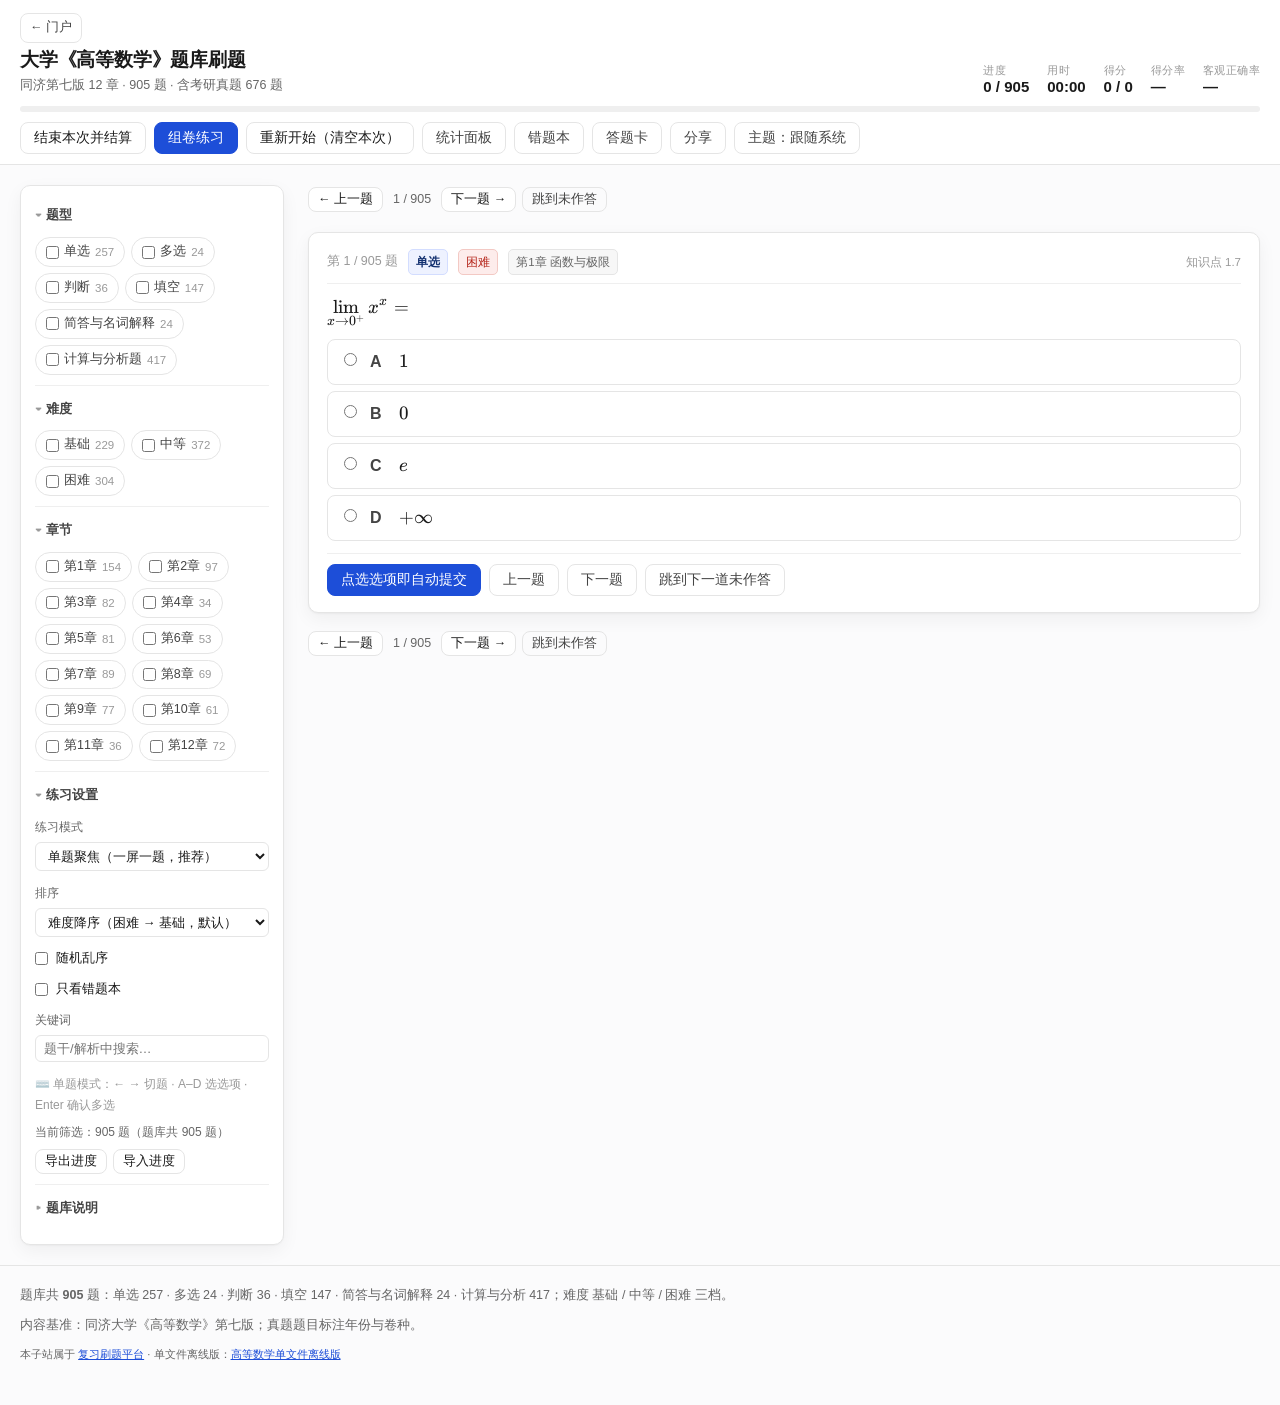
==== commit d2854f98: "修复子站壳名被写成空：五学科线上标题曾变成「大学《》题库刷题」 【缺陷】平台主站五个学科子站的 <title> 与页面上那颗大标题都是「大学《》题库刷题」， 括号里是空的；页脚还都指向线代的单文件离线" ====
--- a/subjects/calculus/index.html
+++ b/subjects/calculus/index.html
@@ -3,8 +3,10 @@
 <head>
 <meta charset="UTF-8">
 <meta name="viewport" content="width=device-width, initial-scale=1">
-<title>大学《》题库刷题 · 复习刷题平台</title>
-<meta name="description" content="刷题子站：六题型、三难度、逐题解析与考点出处，全站资源自托管，进度保存在本地。">
+<title>大学《高等数学》题库刷题 · 复习刷题平台</title>
+<!-- 描述整体来自 manifest.summary.desc（各学科自己写、按题量维护）；此处不追加固定样板句，
+     否则「六题型」这种话会套到只有三型的学科头上（2026-11-08 那次元信息漂移的同一条病根）。 -->
+<meta name="description" content="高等数学 905 题刷题子站：12 章、三难度、逐题解析与考点出处，考研真题标注年份卷种。">
 <meta name="theme-color" content="#1d4ed8">
 <link rel="manifest" href="../../manifest.webmanifest">
 <link rel="apple-touch-icon" href="../../assets/icons/icon-180.png">
@@ -28,7 +30,7 @@
     <div class="hud-top">
       <div class="hud-title">
         <a class="btn btn-ghost btn-sm portal-link" href="../../">← 门户</a>
-        <h1>大学《》题库刷题</h1>
+        <h1>大学《高等数学》题库刷题</h1>
         <p class="hud-sub" id="hud-sub">题库加载中…</p>
       </div>
       <div class="hud-metrics">
@@ -186,7 +188,7 @@
 
 <footer class="foot">
   <div id="foot-dynamic"></div>
-  <p class="muted">本子站属于 <a href="../../">复习刷题平台</a> · 单文件离线版：<a href="https://wewe29.github.io/linear-algebra-quiz/" rel="noopener">linear-algebra-quiz</a></p>
+  <p class="muted">本子站属于 <a href="../../">复习刷题平台</a> · 单文件离线版：<a href="https://7qzdvmxrwxnez.space.mcode.cn" rel="noopener">高等数学单文件离线版</a></p>
 </footer>
 
 <script src="assets/vendor/katex/katex.min.js"></script>
